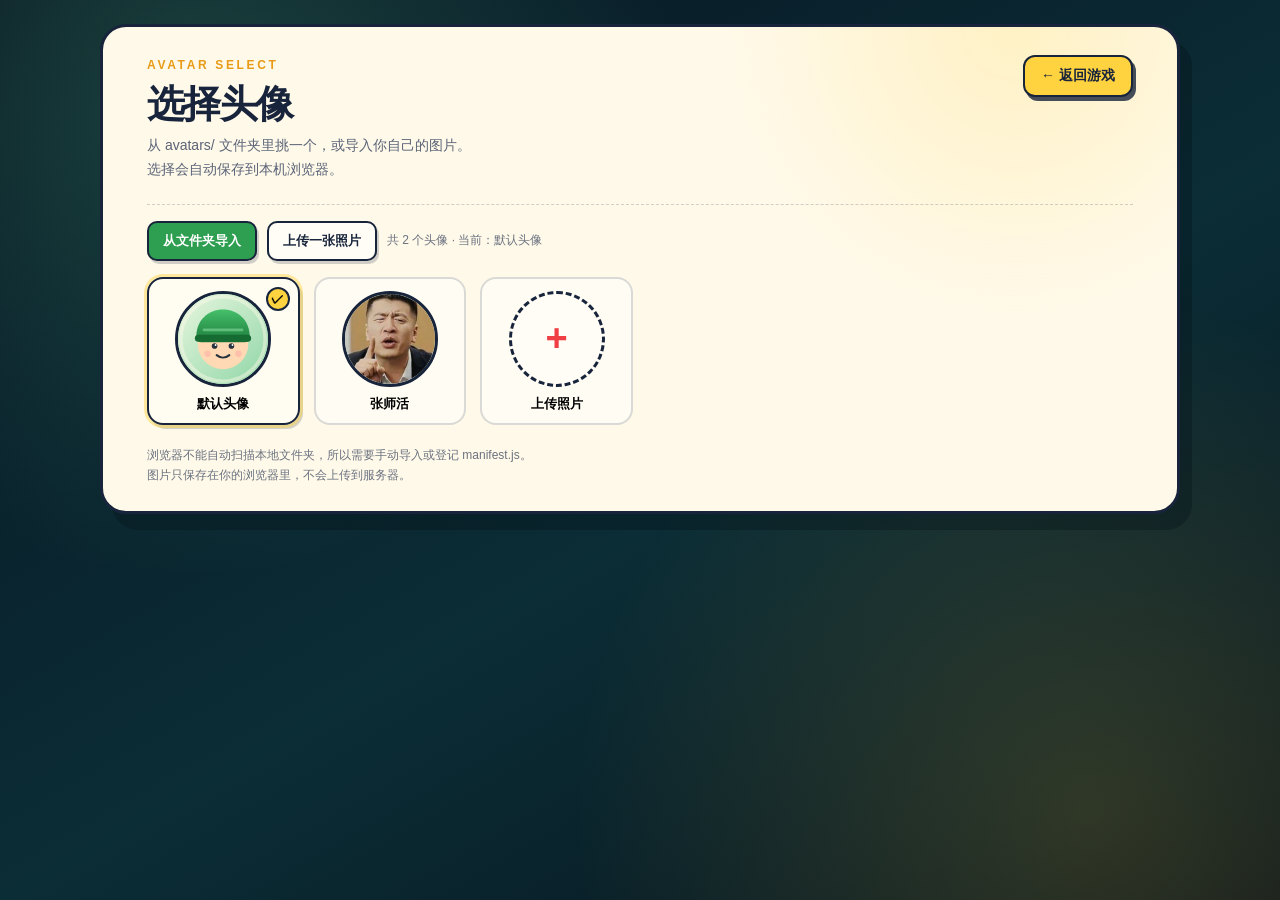
==== avatars.html @ af12566b "Add four modes, avatars, achievements, obstacles, and new homepage" ====
<!DOCTYPE html>
<html lang="zh-CN">
<head>
<meta charset="UTF-8">
<meta name="viewport" content="width=device-width, initial-scale=1">
<title>选择头像 · 马里奥跑酷</title>
<style>
  :root {
    --ink: #17243b;
    --cream: #fff9e9;
    --paper: #fffdf5;
    --yellow: #ffd23f;
    --yellow-deep: #e89b16;
    --green: #2e9e50;
    --red: #ef3f45;
    --font: "Microsoft YaHei UI", "Microsoft YaHei", "PingFang SC", sans-serif;
  }
  * { box-sizing: border-box; }
  html, body { min-height: 100%; margin: 0; }
  body {
    display: flex;
    justify-content: center;
    padding: 24px 16px 48px;
    background:
      radial-gradient(circle at 15% 10%, rgba(84, 190, 135, .24), transparent 36%),
      radial-gradient(circle at 85% 90%, rgba(255, 210, 63, .16), transparent 38%),
      linear-gradient(150deg, #071421, #0b2d36 55%, #07131b);
    color: var(--ink);
    font-family: var(--font);
  }
  .page {
    width: min(100%, 1080px);
    padding: 28px clamp(18px, 4vw, 44px) 26px;
    border: 3px solid var(--ink);
    border-radius: 26px;
    background:
      radial-gradient(circle at 85% 0%, rgba(255, 223, 113, .3), transparent 28%),
      var(--cream);
    box-shadow: 12px 16px 0 rgba(3, 18, 25, .35);
  }
  header {
    display: flex;
    align-items: flex-start;
    justify-content: space-between;
    gap: 18px;
    flex-wrap: wrap;
  }
  .kicker {
    color: var(--yellow-deep);
    font-size: 12px;
    font-weight: 900;
    letter-spacing: .22em;
  }
  h1 {
    margin: 6px 0 4px;
    font-size: clamp(26px, 4vw, 38px);
    letter-spacing: -.04em;
  }
  p.lead {
    margin: 0;
    color: #5b6478;
    font-size: 14px;
    line-height: 1.7;
  }
  .back {
    display: inline-flex;
    align-items: center;
    gap: 6px;
    padding: 10px 16px;
    border: 2px solid var(--ink);
    border-radius: 12px;
    background: var(--yellow);
    color: var(--ink);
    font-size: 14px;
    font-weight: 900;
    text-decoration: none;
    box-shadow: 3px 4px 0 rgba(23, 36, 59, .8);
    white-space: nowrap;
  }
  .toolbar {
    display: flex;
    align-items: center;
    gap: 10px;
    flex-wrap: wrap;
    margin: 22px 0 16px;
    padding-top: 16px;
    border-top: 1px dashed rgba(23, 36, 59, .2);
  }
  .toolbar button, .toolbar label {
    display: inline-flex;
    align-items: center;
    gap: 6px;
    padding: 9px 14px;
    border: 2px solid var(--ink);
    border-radius: 10px;
    background: var(--paper);
    color: var(--ink);
    font: inherit;
    font-size: 13px;
    font-weight: 800;
    cursor: pointer;
    box-shadow: 2px 3px 0 rgba(23, 36, 59, .2);
  }
  .toolbar button.primary { background: var(--green); color: #fff; }
  .toolbar .hint { color: #6b7280; font-size: 12px; }
  .grid {
    display: grid;
    grid-template-columns: repeat(auto-fill, minmax(132px, 1fr));
    gap: 14px;
  }
  .card {
    position: relative;
    display: flex;
    flex-direction: column;
    align-items: center;
    gap: 8px;
    padding: 12px 8px 10px;
    border: 2px solid rgba(23, 36, 59, .16);
    border-radius: 16px;
    background: rgba(255, 253, 245, .8);
    cursor: pointer;
    transition: transform .16s, border-color .16s, box-shadow .16s;
  }
  .card:hover { transform: translateY(-3px); border-color: var(--yellow-deep); }
  .card.is-selected {
    border-color: var(--ink);
    box-shadow: 0 0 0 3px rgba(255, 210, 63, .45), 3px 4px 0 rgba(23, 36, 59, .18);
  }
  .card img, .card .custom-plus {
    width: 96px;
    height: 96px;
    border-radius: 50%;
    object-fit: cover;
    background: #e8f6df;
    border: 3px solid var(--ink);
  }
  .card .custom-plus {
    display: grid;
    place-items: center;
    border-style: dashed;
    background: #fffdf5;
    color: var(--red);
    font-size: 38px;
    font-weight: 900;
  }
  .card strong {
    max-width: 100%;
    overflow: hidden;
    text-overflow: ellipsis;
    white-space: nowrap;
    font-size: 13px;
  }
  .card .check {
    position: absolute;
    top: 8px;
    right: 8px;
    display: none;
    width: 24px;
    height: 24px;
    place-items: center;
    border: 2px solid var(--ink);
    border-radius: 50%;
    background: var(--yellow);
    font-size: 13px;
    font-weight: 900;
  }
  .card.is-selected .check { display: grid; }
  .empty {
    padding: 34px 18px;
    border: 2px dashed rgba(23, 36, 59, .22);
    border-radius: 16px;
    color: #6b7280;
    font-size: 14px;
    text-align: center;
  }
  .status {
    position: fixed;
    left: 50%;
    bottom: 22px;
    transform: translate(-50%, 20px);
    opacity: 0;
    pointer-events: none;
    padding: 10px 18px;
    border: 2px solid var(--ink);
    border-radius: 12px;
    background: var(--yellow);
    color: var(--ink);
    font-size: 13px;
    font-weight: 900;
    transition: opacity .2s, transform .24s;
  }
  .status.is-visible { opacity: 1; transform: translate(-50%, 0); }
  footer {
    margin-top: 20px;
    color: #6b7280;
    font-size: 12px;
    line-height: 1.7;
  }
</style>
</head>
<body>
<main class="page">
  <header>
    <div>
      <span class="kicker">AVATAR SELECT</span>
      <h1>选择头像</h1>
      <p class="lead">从 avatars/ 文件夹里挑一个，或导入你自己的图片。<br>选择会自动保存到本机浏览器。</p>
    </div>
    <a class="back" href="index.html" id="backLink">← 返回游戏</a>
  </header>

  <div class="toolbar">
    <button class="primary" id="importFolder" type="button">从文件夹导入</button>
    <button id="uploadPhoto" type="button">上传一张照片</button>
    <span class="hint" id="countHint"></span>
  </div>

  <div class="grid" id="grid"></div>
  <div class="empty" id="empty" hidden>
    还没有头像。把图片放进 avatars/ 文件夹，点「从文件夹导入」；<br>
    或在 manifest.js 里登记文件名后刷新页面。
  </div>

  <footer>
    浏览器不能自动扫描本地文件夹，所以需要手动导入或登记 manifest.js。<br>
    图片只保存在你的浏览器里，不会上传到服务器。
  </footer>
</main>

<div class="status" id="status" role="status" aria-live="polite">已选择</div>

<input type="file" id="folderInput" accept="image/*" webkitdirectory multiple hidden>
<input type="file" id="photoInput" accept="image/*" hidden>

<script src="avatars/manifest.js"></script>
<script>
(() => {
  'use strict';
  const STORAGE = {
    avatar: 'mario-run-avatar-v1',
    custom: 'mario-run-custom-v1',
    imports: 'mario-run-avatar-imports-v1',
  };
  const grid = document.getElementById('grid');
  const empty = document.getElementById('empty');
  const countHint = document.getElementById('countHint');
  const status = document.getElementById('status');
  const folderInput = document.getElementById('folderInput');
  const photoInput = document.getElementById('photoInput');

  const readJSON = (key, fallback) => {
    try {
      const raw = localStorage.getItem(key);
      return raw ? JSON.parse(raw) : fallback;
    } catch (error) {
      return fallback;
    }
  };
  const writeJSON = (key, value) => {
    try { localStorage.setItem(key, JSON.stringify(value)); } catch (error) { /* ignore */ }
  };

  let imported = readJSON(STORAGE.imports, []);
  if (!Array.isArray(imported)) imported = [];

  const manifest = Array.isArray(window.AVATAR_MANIFEST) ? window.AVATAR_MANIFEST : [];
  const items = [];
  for (const item of manifest) {
    if (!item || !item.file) continue;
    items.push({
      id: String(item.id || item.file),
      name: String(item.name || '头像'),
      src: item.file.startsWith('data:') ? item.file : `avatars/${item.file}`,
    });
  }
  for (const item of imported) {
    if (!item || !item.data) continue;
    items.push({ id: String(item.id), name: String(item.name || '我的头像'), src: item.data });
  }

  const current = () => localStorage.getItem(STORAGE.avatar) || 'default';

  const showStatus = (text) => {
    status.textContent = text;
    status.classList.add('is-visible');
    clearTimeout(showStatus.timer);
    showStatus.timer = setTimeout(() => status.classList.remove('is-visible'), 1800);
  };

  const select = (item) => {
    try { localStorage.setItem(STORAGE.avatar, item.id); } catch (error) { /* ignore */ }
    if (item.id === 'custom' && item.src) {
      try { localStorage.setItem(STORAGE.custom, item.src); } catch (error) { /* ignore */ }
    }
    render();
    showStatus(`已选择：${item.name}`);
    if (window.opener && !window.opener.closed) {
      window.opener.postMessage({ type: 'avatar-selected', id: item.id }, '*');
    }
  };

  const render = () => {
    grid.innerHTML = '';
    const custom = (() => {
      try { return localStorage.getItem(STORAGE.custom); } catch (error) { return null; }
    })();

    const all = items.slice();
    all.push({ id: 'custom', name: '上传照片', src: custom || '', custom: true });

    const selected = current();
    for (const item of all) {
      const card = document.createElement('button');
      card.type = 'button';
      card.className = 'card' + (item.id === selected ? ' is-selected' : '');
      card.setAttribute('aria-pressed', item.id === selected ? 'true' : 'false');

      if (item.src) {
        const img = document.createElement('img');
        img.src = item.src;
        img.alt = item.name;
        img.loading = 'lazy';
        card.appendChild(img);
      } else {
        const plus = document.createElement('span');
        plus.className = 'custom-plus';
        plus.textContent = '+';
        card.appendChild(plus);
      }

      const name = document.createElement('strong');
      name.textContent = item.name;
      card.appendChild(name);

      const check = document.createElement('span');
      check.className = 'check';
      check.textContent = '✓';
      card.appendChild(check);

      card.addEventListener('click', () => {
        if (item.custom && !item.src) {
          photoInput.click();
          return;
        }
        select(item);
      });
      grid.appendChild(card);
    }
    empty.hidden = all.length > 1;
    countHint.textContent = `共 ${all.length - 1} 个头像 · 当前：${selected === 'custom' ? '上传照片' : (all.find((i) => i.id === selected)?.name || '默认头像')}`;
  };

  const downscale = (file) => new Promise((resolve, reject) => {
    const reader = new FileReader();
    reader.onerror = reject;
    reader.onload = () => {
      const img = new Image();
      img.onerror = reject;
      img.onload = () => {
        const size = 200;
        const canvas = document.createElement('canvas');
        canvas.width = size;
        canvas.height = size;
        const ctx = canvas.getContext('2d');
        const scale = Math.max(size / img.width, size / img.height);
        const w = img.width * scale;
        const h = img.height * scale;
        ctx.drawImage(img, (size - w) / 2, (size - h) / 2, w, h);
        resolve(canvas.toDataURL('image/jpeg', .86));
      };
      img.src = reader.result;
    };
    reader.readAsDataURL(file);
  });

  document.getElementById('importFolder').addEventListener('click', () => folderInput.click());
  document.getElementById('uploadPhoto').addEventListener('click', () => photoInput.click());
  document.getElementById('backLink').addEventListener('click', (event) => {
    if (window.opener && !window.opener.closed) {
      event.preventDefault();
      window.close();
    }
  });

  folderInput.addEventListener('change', async () => {
    const files = [...(folderInput.files || [])].filter((file) => file.type.startsWith('image/'));
    if (!files.length) return;
    showStatus(`正在导入 ${files.length} 张图片…`);
    const added = [];
    for (const file of files.slice(0, 24)) {
      try {
        const data = await downscale(file);
        added.push({
          id: `import-${Date.now().toString(36)}-${added.length}`,
          name: file.name.replace(/\.[^.]+$/, '').slice(0, 20),
          data,
        });
      } catch (error) { /* skip broken file */ }
    }
    imported = imported.concat(added).slice(-24);
    writeJSON(STORAGE.imports, imported);
    folderInput.value = '';
    render();
    showStatus(added.length ? `已导入 ${added.length} 个头像` : '没有可导入的图片');
  });

  photoInput.addEventListener('change', async () => {
    const file = photoInput.files && photoInput.files[0];
    if (!file) return;
    try {
      const data = await downscale(file);
      try { localStorage.setItem(STORAGE.custom, data); } catch (error) { /* ignore */ }
      localStorage.setItem(STORAGE.avatar, 'custom');
      render();
      showStatus('已选择：上传照片');
      if (window.opener && !window.opener.closed) {
        window.opener.postMessage({ type: 'avatar-selected', id: 'custom' }, '*');
      }
    } catch (error) {
      showStatus('这张图片读取失败');
    }
    photoInput.value = '';
  });

  render();
})();
</script>
</body>
</html>
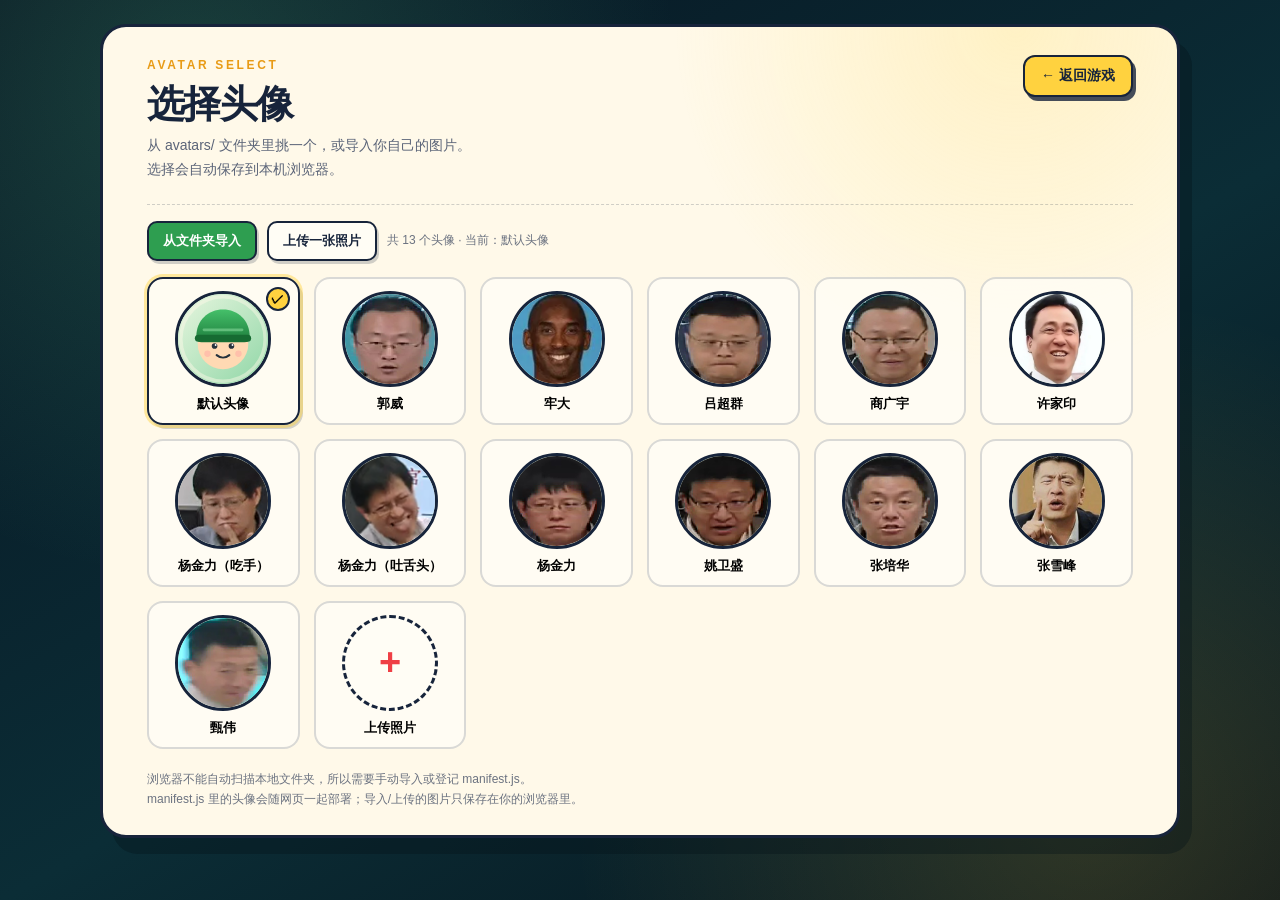
==== commit cbb10927: "Add all avatar images and register manifest entries" ====
--- a/avatars.html
+++ b/avatars.html
@@ -223,7 +223,7 @@
 
   <footer>
     浏览器不能自动扫描本地文件夹，所以需要手动导入或登记 manifest.js。<br>
-    图片只保存在你的浏览器里，不会上传到服务器。
+    manifest.js 里的头像会随网页一起部署；导入/上传的图片只保存在你的浏览器里。
   </footer>
 </main>
 
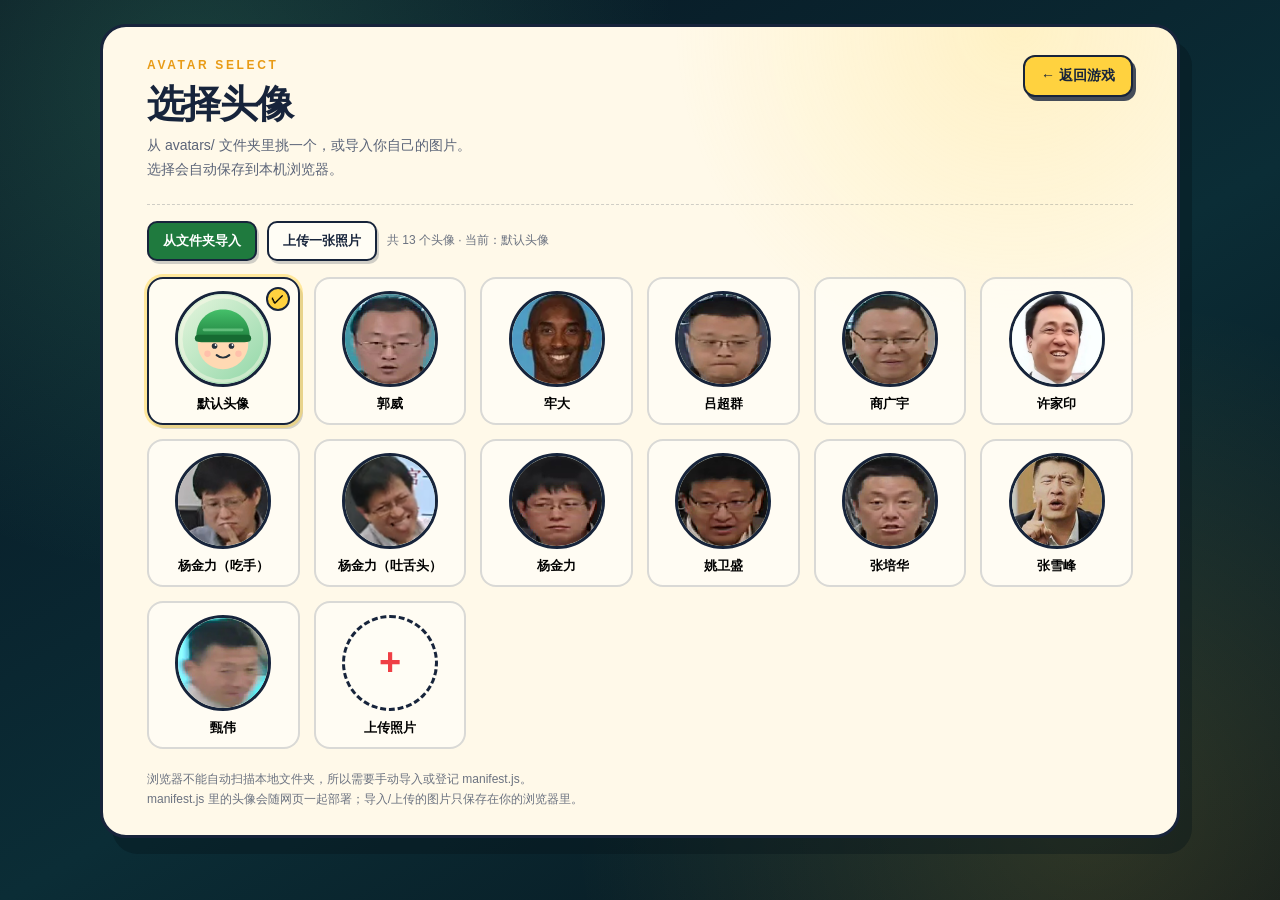
==== commit 2939f0e4: "Fix homepage typography and avatar contrast" ====
--- a/avatars.html
+++ b/avatars.html
@@ -11,7 +11,7 @@
     --paper: #fffdf5;
     --yellow: #ffd23f;
     --yellow-deep: #e89b16;
-    --green: #2e9e50;
+    --green: #1f7a3e;
     --red: #ef3f45;
     --font: "Microsoft YaHei UI", "Microsoft YaHei", "PingFang SC", sans-serif;
   }
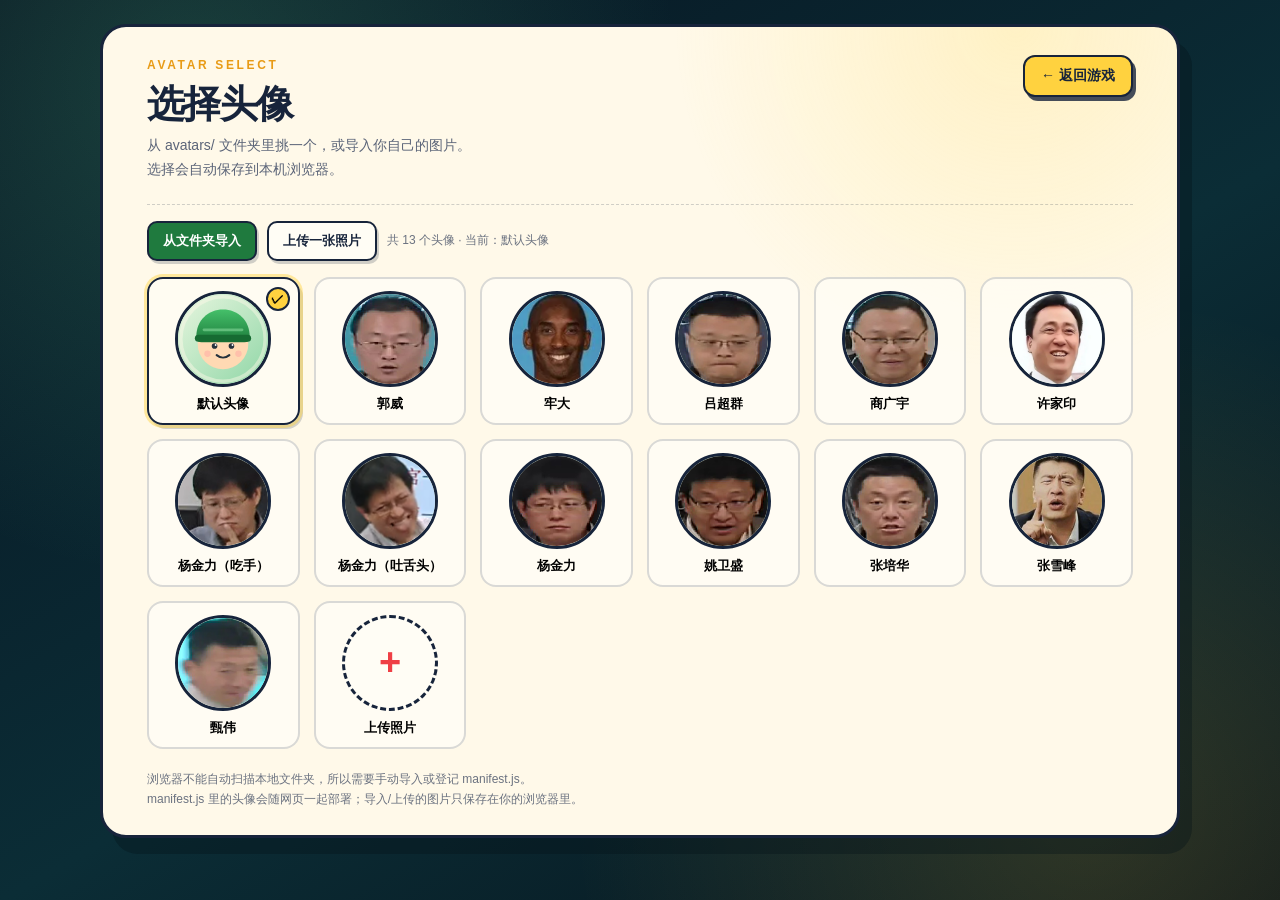
==== commit 7641c60f: "v0.4.1 fix board controls achievements and layout" ====
--- a/avatars.html
+++ b/avatars.html
@@ -236,6 +236,7 @@
 <script>
 (() => {
   'use strict';
+  document.addEventListener('contextmenu', (event) => event.preventDefault());
   const STORAGE = {
     avatar: 'mario-run-avatar-v1',
     custom: 'mario-run-custom-v1',
